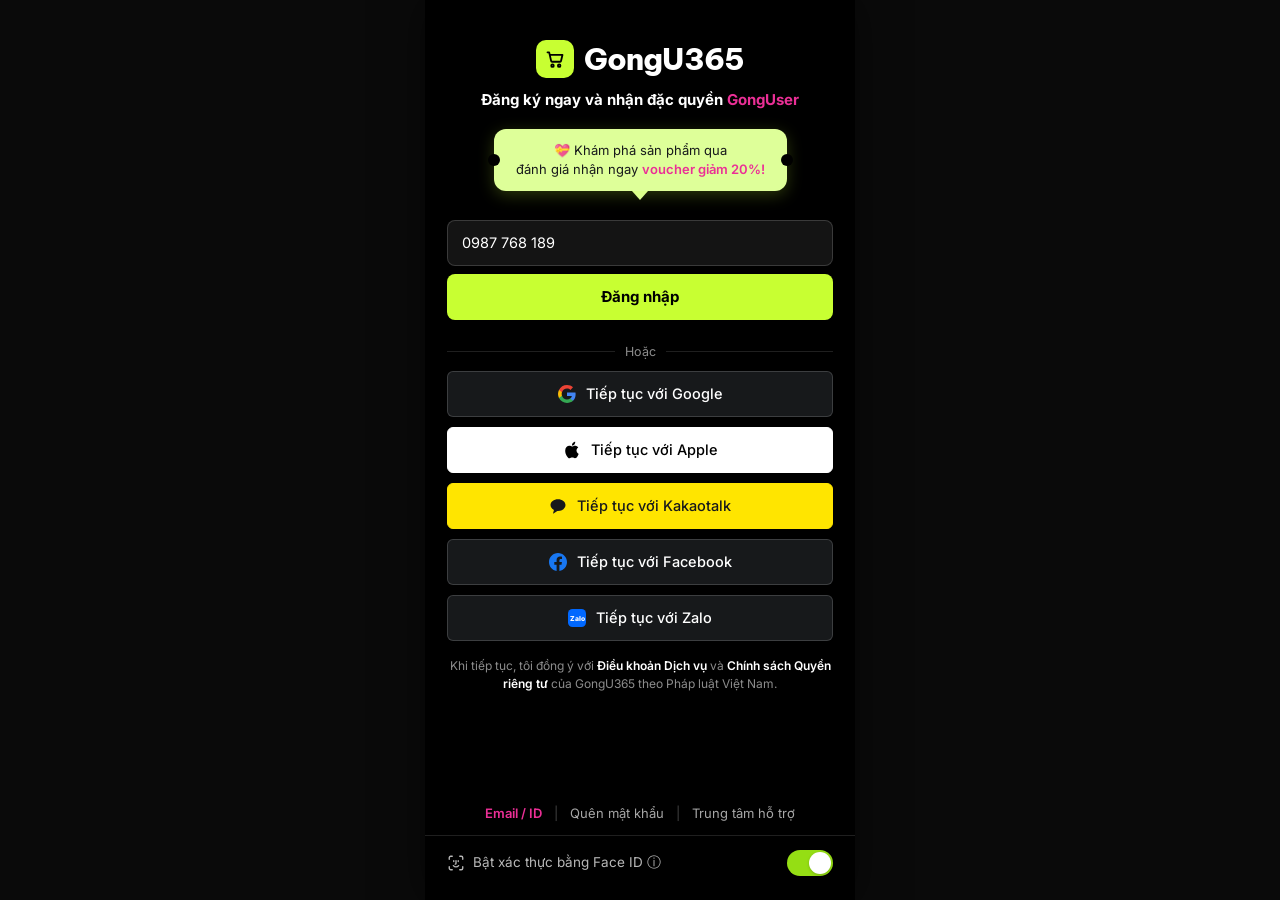
==== index.html @ b738a7a8 "feat: GongU365 mobile login flow web app" ====
<!DOCTYPE html>
<html lang="vi">
  <head>
    <meta charset="UTF-8" />
    <meta
      name="viewport"
      content="width=device-width, initial-scale=1.0, maximum-scale=1.0, user-scalable=no, viewport-fit=cover"
    />
    <meta name="theme-color" content="#000000" />
    <title>GongU365 — Đăng nhập</title>
    <link rel="preconnect" href="https://fonts.googleapis.com" />
    <link rel="preconnect" href="https://fonts.gstatic.com" crossorigin />
    <link
      href="https://fonts.googleapis.com/css2?family=Be+Vietnam+Pro:wght@700;800&family=Inter:wght@400;500;600;700;800&display=swap"
      rel="stylesheet"
    />
    <link rel="stylesheet" href="./styles/tokens.css" />
    <link rel="stylesheet" href="./styles/main.css" />
  </head>
  <body>
    <main id="app-root" class="mobile-shell"></main>
    <script type="module" src="./scripts/app.js"></script>
  </body>
</html>
---- styles/tokens.css ----
/* ==========================================================================
   [GONGU365] Design System Tokens
   Extracted from Figma Design System (9Wi2H3VNLZEUj8TBfDNIfb)
   ========================================================================== */

:root {
  /* Brand Colors */
  --gu-primary: #c8ff32;
  --gu-primary-hover: #b8f020;
  --gu-primary-soft: #deff99;
  --gu-secondary: #ff1494;
  --gu-secondary-pink: #eb2f96;
  --gu-secondary-soft: #fff0f6;

  /* Neutral Colors */
  --gu-black: #000000;
  --gu-black-apple: #030f16;
  --gu-ink: #17191b;
  --gu-text-heading: rgba(0, 0, 0, 0.88);
  --gu-text: rgba(0, 0, 0, 0.88);
  --gu-text-secondary: #737373;
  --gu-text-muted: #777777;
  --gu-text-placeholder: rgba(0, 0, 0, 0.25);
  --gu-text-disabled: rgba(0, 0, 0, 0.25);
  --gu-icon: rgba(0, 0, 0, 0.45);

  --gu-white: #ffffff;
  --gu-bg-page: #f4f5f7;
  --gu-bg-surface: #fafafa;
  --gu-bg-subtle: #f5f5f5;
  --gu-bg-disabled: rgba(0, 0, 0, 0.04);
  --gu-border: #d9d9d9;
  --gu-border-light: #e8e9eb;
  --gu-split: rgba(0, 0, 0, 0.06);

  /* Semantic Colors */
  --gu-success: #52c41a;
  --gu-success-bg: #f6ffed;
  --gu-warning: #faad14;
  --gu-warning-bg: #fffbe6;
  --gu-error: #ff4d4f;
  --gu-error-bg: #fff2f0;
  --gu-ios-blue: #007aff;
  --gu-kakao-yellow: #ffe500;

  /* Typography */
  --gu-font-sans: "Inter", -apple-system, BlinkMacSystemFont, "SF Pro Text", "Segoe UI", Roboto, sans-serif;
  --gu-font-display: "Be Vietnam Pro", "Inter", sans-serif;

  /* Radii */
  --gu-radius-sm: 4px;
  --gu-radius-md: 6px;
  --gu-radius-lg: 8px;
  --gu-radius-xl: 12px;
  --gu-radius-2xl: 16px;
  --gu-radius-pill: 9999px;

  /* Spacing & Sizing */
  --gu-control-h: 40px;
  --gu-control-h-lg: 48px;
  --gu-space-xs: 4px;
  --gu-space-sm: 8px;
  --gu-space-md: 16px;
  --gu-space-lg: 24px;

  /* Shadows */
  --gu-shadow-sm: 0 2px 6px rgba(0, 0, 0, 0.06);
  --gu-shadow-md: 0 8px 24px rgba(0, 0, 0, 0.08);
  --gu-shadow-lg: 0 16px 40px rgba(0, 0, 0, 0.14);
  --gu-focus-ring: 0 0 0 2px rgba(200, 255, 50, 0.45);
}
---- styles/main.css ----
/* ==========================================================================
   GongU365 Mobile Web App — Clean Mobile-Only Layout
   ========================================================================== */

*,
*::before,
*::after {
  box-sizing: border-box;
}

html,
body {
  margin: 0;
  padding: 0;
  font-family: var(--gu-font-sans);
  background: #0a0a0a;
  color: var(--gu-white);
  -webkit-font-smoothing: antialiased;
  min-height: 100dvh;
}

button,
input,
select {
  font-family: inherit;
}

/* Mobile Shell: Full-bleed on phone, centered 430px column on desktop */
.mobile-shell {
  width: 100%;
  max-width: 430px;
  min-height: 100dvh;
  margin: 0 auto;
  background: var(--gu-black);
  color: var(--gu-white);
  position: relative;
  display: flex;
  flex-direction: column;
  overflow-x: hidden;
  box-shadow: 0 0 40px rgba(0, 0, 0, 0.5);
}

@media (max-width: 480px) {
  body {
    background: var(--gu-black);
  }
  .mobile-shell {
    max-width: 100%;
    box-shadow: none;
  }
}

/* Welcome / Auth Screen */
.auth-screen {
  padding: max(24px, env(safe-area-inset-top)) 22px max(16px, env(safe-area-inset-bottom));
  display: flex;
  flex-direction: column;
  flex: 1;
}

.auth-logo-row {
  display: flex;
  align-items: center;
  justify-content: center;
  gap: 10px;
  margin-top: 16px;
}

.auth-logo-mark {
  width: 38px;
  height: 38px;
  border-radius: 10px;
  background: var(--gu-primary);
  color: var(--gu-black);
  display: grid;
  place-items: center;
  flex-shrink: 0;
}

.auth-logo-text {
  font-family: var(--gu-font-display);
  font-size: 30px;
  font-weight: 800;
  letter-spacing: -0.03em;
  color: var(--gu-white);
}

.auth-tagline {
  text-align: center;
  font-size: 15px;
  font-weight: 700;
  color: var(--gu-white);
  margin: 12px 0 20px;
}

.auth-tagline .pink {
  color: var(--gu-secondary-pink);
}

/* Welcome Coupon Bubble (#deff99 with side notches & tail) */
.welcome-coupon-wrap {
  display: flex;
  flex-direction: column;
  align-items: center;
  margin-bottom: 20px;
}

.welcome-coupon {
  position: relative;
  background: var(--gu-primary-soft);
  border-radius: 12px;
  padding: 12px 22px;
  text-align: center;
  font-size: 13px;
  line-height: 1.45;
  color: #17191b;
  max-width: 300px;
  box-shadow: 0 4px 16px rgba(200, 255, 50, 0.22);
}

.welcome-coupon::before,
.welcome-coupon::after {
  content: "";
  position: absolute;
  top: 50%;
  width: 12px;
  height: 12px;
  background: var(--gu-black);
  border-radius: 50%;
  transform: translateY(-50%);
}

.welcome-coupon::before {
  left: -6px;
}

.welcome-coupon::after {
  right: -6px;
}

.welcome-coupon .coupon-pink {
  color: var(--gu-secondary-pink);
  font-weight: 600;
}

.coupon-tail {
  width: 0;
  height: 0;
  border-left: 8px solid transparent;
  border-right: 8px solid transparent;
  border-top: 9px solid var(--gu-primary-soft);
}

/* Phone Quick Entry */
.quick-phone-box {
  display: flex;
  flex-direction: column;
  gap: 8px;
  margin-bottom: 12px;
}

.gu-input {
  width: 100%;
  height: 46px;
  padding: 0 14px;
  border: 1px solid rgba(255, 255, 255, 0.16);
  border-radius: var(--gu-radius-lg);
  font-size: 14.5px;
  color: var(--gu-white);
  background: #141414;
  outline: none;
  transition: border-color 0.15s ease, box-shadow 0.15s ease;
}

.gu-input:focus {
  border-color: var(--gu-primary);
  box-shadow: var(--gu-focus-ring);
}

.gu-input::placeholder {
  color: rgba(255, 255, 255, 0.38);
}

.gu-btn-primary {
  width: 100%;
  height: 46px;
  border: none;
  border-radius: var(--gu-radius-lg);
  background: var(--gu-primary);
  color: var(--gu-black);
  font-size: 15px;
  font-weight: 700;
  cursor: pointer;
  display: inline-flex;
  align-items: center;
  justify-content: center;
  gap: 8px;
  transition: background 0.15s ease, transform 0.1s ease;
}

.gu-btn-primary:hover {
  background: var(--gu-primary-hover);
}

.gu-btn-primary:active {
  transform: scale(0.99);
}

.gu-btn-primary:disabled {
  background: rgba(255, 255, 255, 0.12);
  color: rgba(255, 255, 255, 0.32);
  cursor: not-allowed;
}

.or-divider {
  display: flex;
  align-items: center;
  gap: 10px;
  margin: 12px 0;
  color: rgba(255, 255, 255, 0.55);
  font-size: 12.5px;
}

.or-divider::before,
.or-divider::after {
  content: "";
  flex: 1;
  height: 1px;
  background: rgba(255, 255, 255, 0.12);
}

/* Social Sign-In Buttons */
.social-stack {
  display: flex;
  flex-direction: column;
  gap: 10px;
}

.social-btn {
  width: 100%;
  height: 46px;
  border-radius: var(--gu-radius-md);
  font-size: 14.5px;
  font-weight: 500;
  cursor: pointer;
  display: flex;
  align-items: center;
  justify-content: center;
  gap: 10px;
  transition: transform 0.1s ease, background 0.15s ease;
}

.social-btn:active {
  transform: scale(0.99);
}

.social-btn.google,
.social-btn.facebook,
.social-btn.zalo {
  background: #17191b;
  border: 1px solid rgba(255, 255, 255, 0.16);
  color: var(--gu-white);
}

.social-btn.apple {
  background: var(--gu-white);
  border: 1px solid var(--gu-white);
  color: var(--gu-black);
}

.social-btn.kakao {
  background: var(--gu-kakao-yellow);
  border: 1px solid var(--gu-kakao-yellow);
  color: var(--gu-ink);
}

/* Terms & Bottom Links */
.terms-text {
  margin-top: 16px;
  text-align: center;
  font-size: 12px;
  line-height: 1.5;
  color: rgba(255, 255, 255, 0.55);
}

.terms-text strong {
  color: var(--gu-white);
  font-weight: 600;
}

.auth-spacer {
  flex: 1;
}

.bottom-links {
  display: flex;
  align-items: center;
  justify-content: center;
  gap: 12px;
  padding: 14px 0;
  font-size: 13px;
}

.bottom-link-btn {
  background: none;
  border: none;
  padding: 0;
  font-size: 13px;
  cursor: pointer;
  color: rgba(255, 255, 255, 0.65);
}

.bottom-link-btn.pink {
  color: var(--gu-secondary-pink);
  font-weight: 600;
}

.bottom-link-sep {
  color: rgba(255, 255, 255, 0.25);
}

.faceid-bar {
  border-top: 1px solid rgba(255, 255, 255, 0.12);
  padding: 14px 22px 8px;
  display: flex;
  align-items: center;
  justify-content: space-between;
  margin: 0 -22px;
}

.faceid-label {
  display: flex;
  align-items: center;
  gap: 8px;
  font-size: 13.5px;
  color: rgba(255, 255, 255, 0.72);
}

/* Toggle Switch */
.gu-switch {
  width: 46px;
  height: 26px;
  border-radius: 999px;
  background: rgba(255, 255, 255, 0.22);
  border: none;
  padding: 2px;
  cursor: pointer;
  position: relative;
  transition: background 0.2s ease;
}

.gu-switch.on {
  background: #95de14;
}

.gu-switch-knob {
  width: 22px;
  height: 22px;
  border-radius: 50%;
  background: var(--gu-white);
  box-shadow: 0 1px 3px rgba(0, 0, 0, 0.2);
  transition: transform 0.2s ease;
}

.gu-switch.on .gu-switch-knob {
  transform: translateX(20px);
}

/* Subscreens (Phone, OTP, Profile Setup, Voucher, Mini Feed) */
.subscreen {
  padding: max(20px, env(safe-area-inset-top)) 22px max(24px, env(safe-area-inset-bottom));
  display: flex;
  flex-direction: column;
  flex: 1;
}

.subscreen-nav {
  display: flex;
  align-items: center;
  justify-content: space-between;
  margin-bottom: 18px;
}

.back-btn {
  width: 36px;
  height: 36px;
  border-radius: 50%;
  border: 1px solid rgba(255, 255, 255, 0.16);
  background: #17191b;
  display: grid;
  place-items: center;
  cursor: pointer;
  color: var(--gu-white);
}

.subscreen-title {
  font-size: 21px;
  font-weight: 700;
  color: var(--gu-white);
  margin: 0 0 6px;
}

.subscreen-subtitle {
  font-size: 13.5px;
  line-height: 1.5;
  color: rgba(255, 255, 255, 0.65);
  margin: 0 0 20px;
}

.otp-grid {
  display: grid;
  grid-template-columns: repeat(6, 1fr);
  gap: 8px;
  margin-bottom: 16px;
}

.otp-cell {
  width: 100%;
  min-width: 0;
  padding: 0;
  height: 50px;
  border: 1.5px solid rgba(255, 255, 255, 0.2);
  border-radius: var(--gu-radius-lg);
  background: #141414;
  text-align: center;
  font-size: 20px;
  font-weight: 700;
  color: var(--gu-white);
  outline: none;
}

.otp-cell:focus {
  border-color: var(--gu-primary);
  box-shadow: var(--gu-focus-ring);
}

.otp-helper-row {
  display: flex;
  align-items: center;
  justify-content: space-between;
  font-size: 13px;
  margin-bottom: 20px;
}

.text-btn {
  background: none;
  border: none;
  padding: 0;
  font-size: 13px;
  font-weight: 600;
  color: var(--gu-secondary-pink);
  cursor: pointer;
}

.text-btn:disabled {
  color: var(--gu-text-muted);
  cursor: default;
}

/* Form Fields */
.form-stack {
  display: flex;
  flex-direction: column;
  gap: 13px;
}

.field-group {
  display: flex;
  flex-direction: column;
  gap: 5px;
}

.field-label {
  font-size: 13px;
  font-weight: 600;
  color: rgba(255, 255, 255, 0.85);
}

.field-row-3 {
  display: grid;
  grid-template-columns: 1fr 1fr 1fr;
  gap: 8px;
}

.input-with-action {
  position: relative;
  display: flex;
  align-items: center;
}

.input-inline-action {
  position: absolute;
  right: 12px;
  background: none;
  border: none;
  font-size: 12.5px;
  font-weight: 600;
  color: var(--gu-secondary-pink);
  cursor: pointer;
}

.field-error {
  font-size: 12px;
  color: var(--gu-error);
}

/* Voucher Celebration Screen */
.voucher-screen {
  padding: 28px 22px;
  display: flex;
  flex-direction: column;
  align-items: center;
  text-align: center;
  flex: 1;
  justify-content: center;
}

.voucher-card {
  width: 100%;
  background: linear-gradient(135deg, var(--gu-primary) 0%, var(--gu-primary-soft) 100%);
  border-radius: 18px;
  padding: 24px 18px;
  margin: 20px 0 24px;
  border: 1.5px dashed rgba(0, 0, 0, 0.25);
  box-shadow: var(--gu-shadow-md);
}

.voucher-tag {
  display: inline-block;
  background: var(--gu-black);
  color: var(--gu-primary);
  font-size: 11px;
  font-weight: 700;
  padding: 4px 10px;
  border-radius: 999px;
  margin-bottom: 10px;
}

.voucher-value {
  font-family: var(--gu-font-display);
  font-size: 34px;
  font-weight: 800;
  color: var(--gu-black);
  margin: 0 0 4px;
}

.voucher-desc {
  font-size: 13.5px;
  color: rgba(0, 0, 0, 0.78);
  margin: 0;
}

/* Post-login Mini App Screen (test actions on phone) */
.app-topbar {
  background: var(--gu-primary);
  padding: max(14px, env(safe-area-inset-top)) 18px 14px;
  display: flex;
  align-items: center;
  justify-content: space-between;
}

.product-card {
  background: #141414;
  border: 1px solid rgba(255, 255, 255, 0.12);
  border-radius: 16px;
  padding: 16px;
  margin-bottom: 14px;
  color: var(--gu-white);
}

.action-row {
  display: grid;
  grid-template-columns: 1fr 1fr;
  gap: 10px;
  margin-top: 12px;
}

.btn-outline {
  height: 42px;
  border-radius: var(--gu-radius-lg);
  border: 1px solid rgba(255, 255, 255, 0.2);
  background: #1c1c1e;
  color: var(--gu-white);
  font-size: 13.5px;
  font-weight: 600;
  cursor: pointer;
}

/* Modals (Apple Sheet & iOS OAuth Alert) */
.phone-overlay {
  position: fixed;
  inset: 0;
  max-width: 430px;
  margin: 0 auto;
  background: rgba(0, 0, 0, 0.42);
  display: flex;
  align-items: flex-end;
  justify-content: center;
  z-index: 50;
  animation: fadeIn 0.18s ease;
}

.phone-overlay.center {
  align-items: center;
  padding: 24px;
}

.apple-sheet {
  width: 100%;
  background: #f2f2f7;
  border-top-left-radius: 28px;
  border-top-right-radius: 28px;
  padding: 22px 22px max(28px, env(safe-area-inset-bottom));
  animation: slideUp 0.22s ease;
}

.apple-sheet-head {
  display: flex;
  align-items: center;
  justify-content: space-between;
  margin-bottom: 16px;
}

.apple-sheet-title {
  font-size: 18px;
  font-weight: 700;
  color: var(--gu-black);
}

.apple-close {
  width: 30px;
  height: 30px;
  border-radius: 50%;
  border: none;
  background: #e5e5ea;
  font-size: 16px;
  font-weight: 700;
  cursor: pointer;
  display: grid;
  place-items: center;
}

.apple-app-row {
  display: flex;
  align-items: center;
  gap: 12px;
  margin-bottom: 16px;
}

.apple-app-desc {
  font-size: 14px;
  line-height: 1.4;
  color: var(--gu-black);
  font-weight: 500;
}

.apple-account-card {
  background: var(--gu-white);
  border-radius: 14px;
  padding: 12px 14px;
  display: flex;
  align-items: center;
  gap: 12px;
  margin-bottom: 20px;
}

.apple-avatar {
  width: 40px;
  height: 40px;
  border-radius: 50%;
  background: linear-gradient(135deg, var(--gu-secondary-pink), #722ed1);
  color: var(--gu-white);
  font-weight: 700;
  display: grid;
  place-items: center;
}

.apple-signin-cta {
  width: 180px;
  margin: 0 auto;
  display: block;
  height: 46px;
  border-radius: 999px;
  border: none;
  background: var(--gu-ios-blue);
  color: var(--gu-white);
  font-size: 15.5px;
  font-weight: 600;
  cursor: pointer;
}

.ios-alert {
  width: 100%;
  max-width: 300px;
  background: rgba(255, 255, 255, 0.94);
  backdrop-filter: blur(16px);
  border-radius: 20px;
  padding: 20px 18px 16px;
  text-align: center;
  box-shadow: var(--gu-shadow-lg);
}

.ios-alert-title {
  font-size: 16px;
  font-weight: 700;
  line-height: 1.35;
  color: var(--gu-black);
  margin: 0 0 8px;
}

.ios-alert-body {
  font-size: 13.5px;
  line-height: 1.4;
  color: #3a3a3c;
  margin: 0 0 18px;
}

.ios-alert-actions {
  display: grid;
  grid-template-columns: 1fr 1fr;
  gap: 10px;
}

.ios-alert-btn {
  height: 42px;
  border-radius: 999px;
  border: none;
  background: #e5e5ea;
  color: var(--gu-black);
  font-size: 14.5px;
  font-weight: 600;
  cursor: pointer;
}

.ios-alert-btn.confirm {
  background: var(--gu-black);
  color: var(--gu-primary);
}

.toast-banner {
  position: fixed;
  top: 14px;
  left: 50%;
  transform: translateX(-50%);
  background: #17191b;
  color: var(--gu-white);
  padding: 10px 16px;
  border-radius: 999px;
  font-size: 13px;
  font-weight: 600;
  z-index: 60;
  box-shadow: var(--gu-shadow-md);
  white-space: nowrap;
}

@keyframes fadeIn {
  from { opacity: 0; }
  to { opacity: 1; }
}

@keyframes slideUp {
  from { transform: translateY(36px); }
  to { transform: translateY(0); }
}
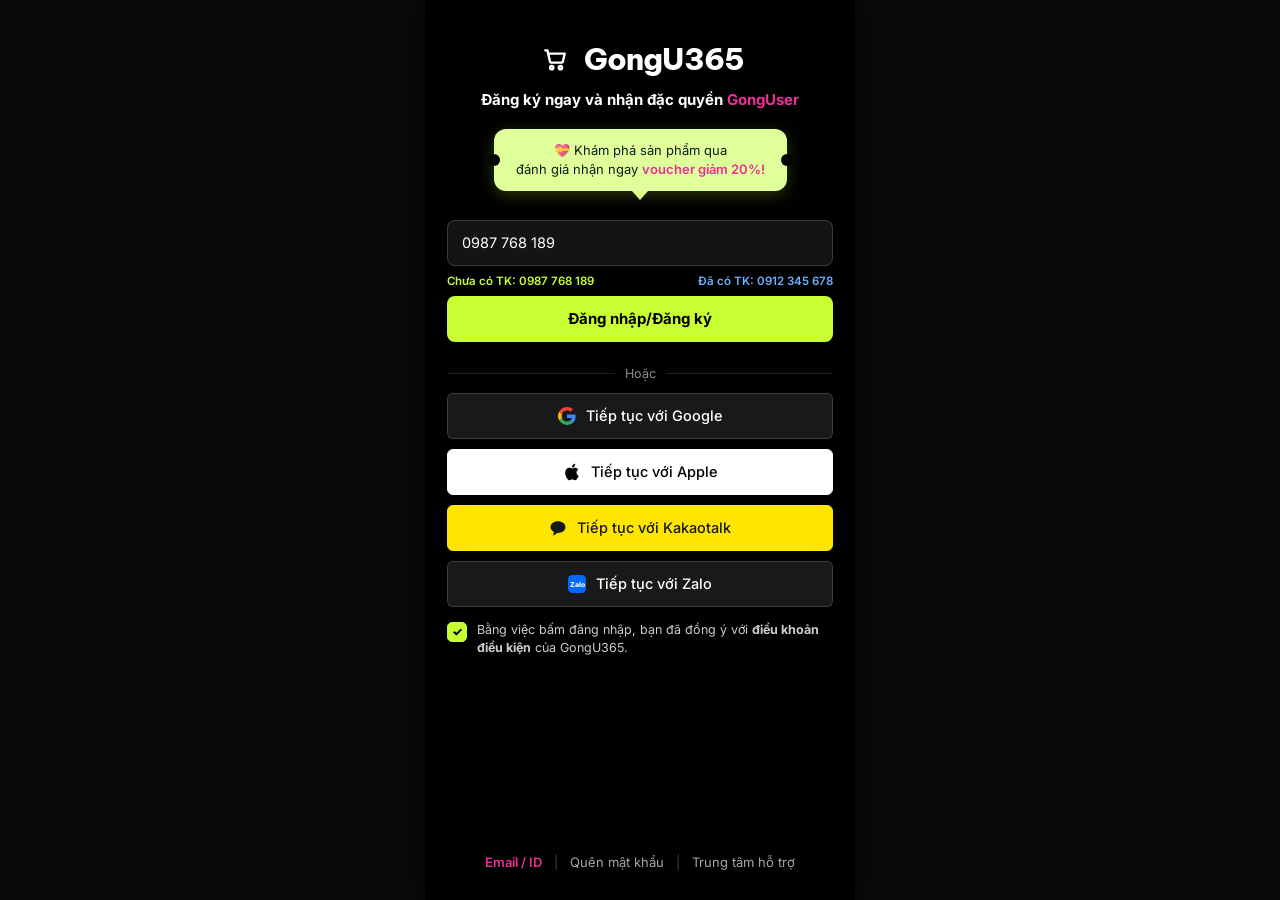
==== commit b86aaec1: "feat: add 2 test phone flows (new user vs existing user skip voucher)" ====
--- a/index.html
+++ b/index.html
@@ -14,11 +14,11 @@
       href="https://fonts.googleapis.com/css2?family=Be+Vietnam+Pro:wght@700;800&family=Inter:wght@400;500;600;700;800&display=swap"
       rel="stylesheet"
     />
-    <link rel="stylesheet" href="./styles/tokens.css" />
-    <link rel="stylesheet" href="./styles/main.css" />
+    <link rel="stylesheet" href="./styles/tokens.css?v=20261124" />
+    <link rel="stylesheet" href="./styles/main.css?v=20261124" />
   </head>
   <body>
     <main id="app-root" class="mobile-shell"></main>
-    <script type="module" src="./scripts/app.js"></script>
+    <script type="module" src="./scripts/app.js?v=20261124"></script>
   </body>
 </html>
--- a/styles/main.css
+++ b/styles/main.css
@@ -70,11 +70,41 @@
   width: 38px;
   height: 38px;
   border-radius: 10px;
-  background: var(--gu-primary);
-  color: var(--gu-black);
+  background: transparent;
+  color: var(--gu-white);
   display: grid;
   place-items: center;
   flex-shrink: 0;
+}
+
+.terms-check-row {
+  display: flex;
+  align-items: flex-start;
+  gap: 10px;
+  font-size: 12.5px;
+  line-height: 1.45;
+  color: rgba(255, 255, 255, 0.8);
+  cursor: pointer;
+}
+
+.terms-check-box {
+  width: 20px;
+  height: 20px;
+  border-radius: 5px;
+  border: 1.5px solid rgba(255, 255, 255, 0.35);
+  background: transparent;
+  color: var(--gu-black);
+  display: grid;
+  place-items: center;
+  font-size: 12px;
+  font-weight: 800;
+  flex-shrink: 0;
+  margin-top: 1px;
+}
+
+.terms-check-box.checked {
+  background: var(--gu-primary);
+  border-color: var(--gu-primary);
 }
 
 .auth-logo-text {
@@ -181,6 +211,69 @@
   color: rgba(255, 255, 255, 0.38);
 }
 
+.gu-input.error {
+  border-color: var(--gu-error);
+  box-shadow: 0 0 0 2px rgba(255, 77, 79, 0.22);
+}
+
+.gu-select-wrap {
+  position: relative;
+}
+
+.gu-select-btn {
+  display: flex;
+  align-items: center;
+  justify-content: space-between;
+  text-align: left;
+  cursor: pointer;
+}
+
+.gu-select-chevron {
+  color: rgba(255, 255, 255, 0.65);
+  display: grid;
+  place-items: center;
+  transition: transform 0.15s ease;
+}
+
+.gu-select-chevron.open {
+  transform: rotate(180deg);
+}
+
+.gu-select-menu {
+  position: absolute;
+  left: 0;
+  right: 0;
+  bottom: calc(100% + 6px);
+  background: #1c1c1e;
+  border: 1px solid rgba(255, 255, 255, 0.18);
+  border-radius: var(--gu-radius-lg);
+  padding: 4px;
+  z-index: 40;
+  box-shadow: var(--gu-shadow-lg);
+}
+
+.gu-select-option {
+  width: 100%;
+  border: none;
+  background: transparent;
+  color: var(--gu-white);
+  padding: 10px 12px;
+  border-radius: 6px;
+  font-size: 14px;
+  text-align: left;
+  display: flex;
+  align-items: center;
+  justify-content: space-between;
+  cursor: pointer;
+}
+
+.gu-select-option:hover,
+.gu-select-option.selected {
+  background: rgba(200, 255, 50, 0.14);
+  color: var(--gu-primary);
+  font-weight: 600;
+}
+
 .gu-btn-primary {
   width: 100%;
   height: 46px;
@@ -488,6 +581,10 @@
   align-items: center;
 }
 
+.input-with-action .gu-input {
+  padding-right: 56px;
+}
+
 .input-inline-action {
   position: absolute;
   right: 12px;
